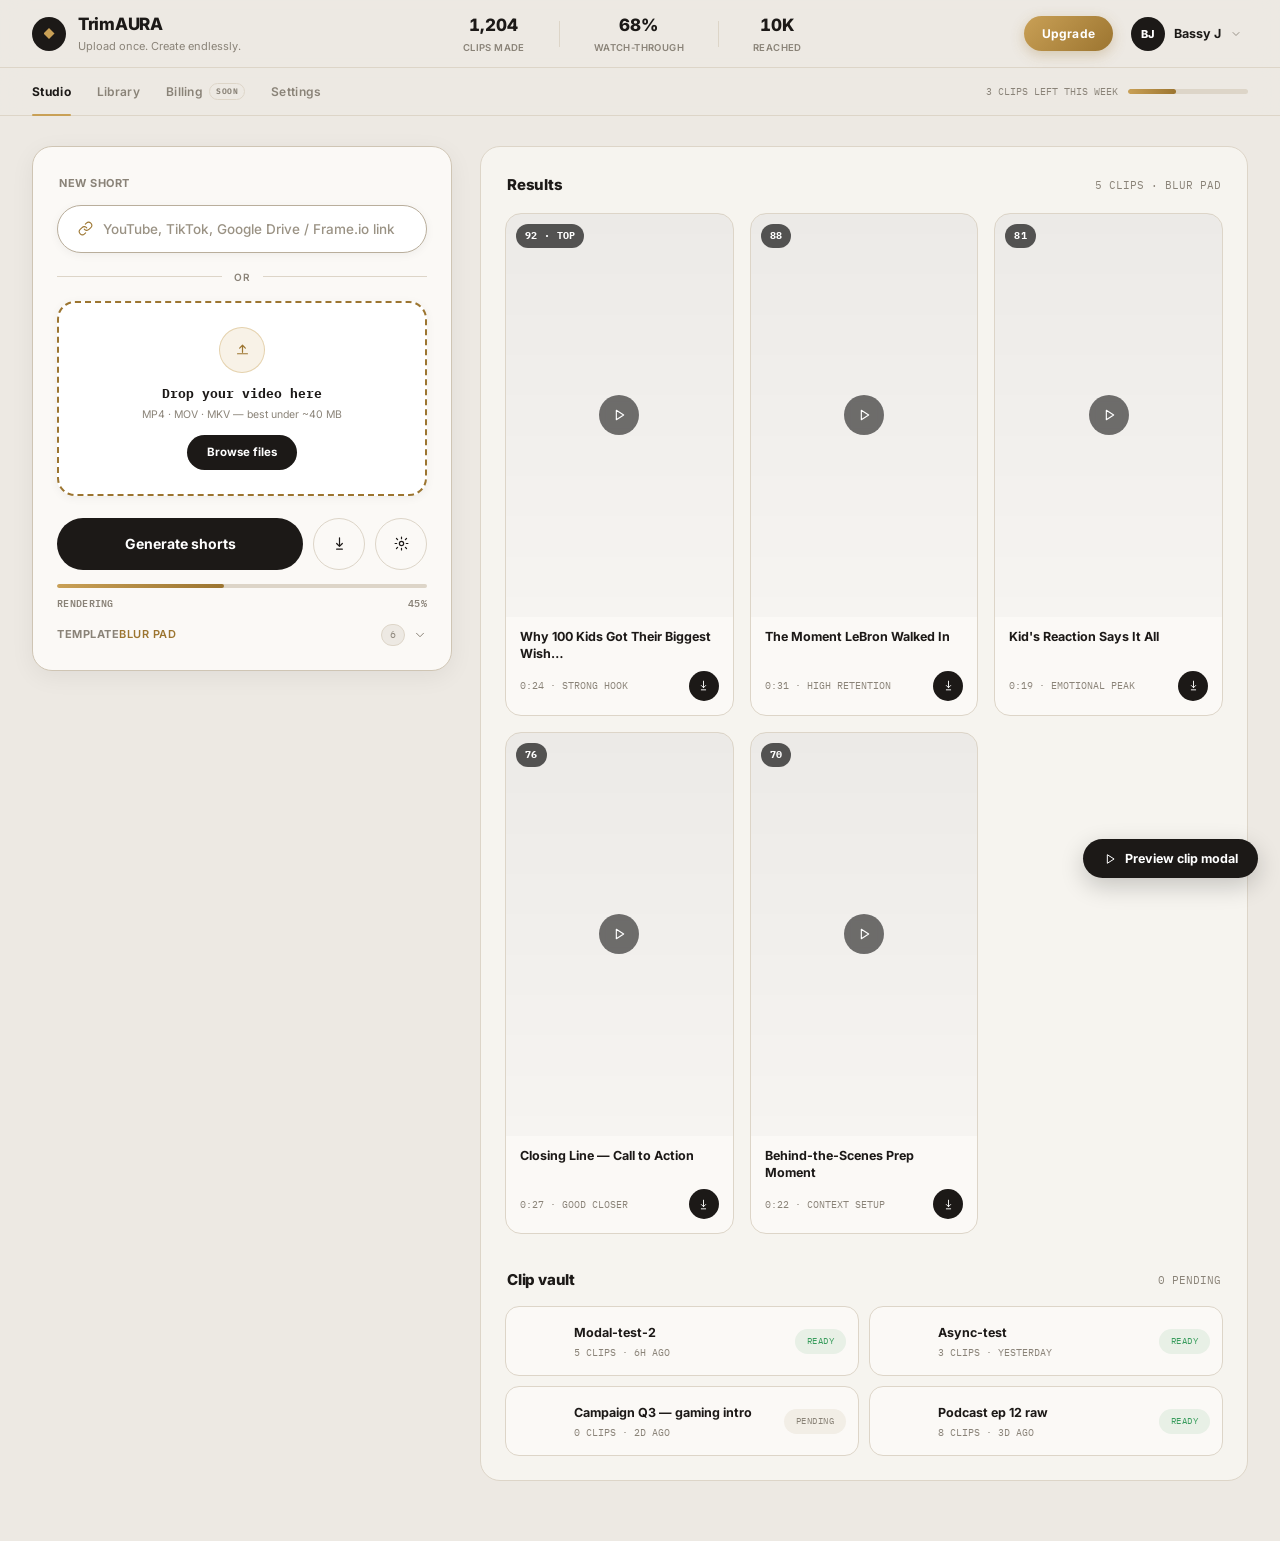
==== public/desktop-mock.html @ ec33113a "Phase 7.5: Supabase Auth (Google OAuth) — backend JWT gate, per-user job/clip isolation, RLS policie" ====
<!DOCTYPE html>
<html lang="en">
<head>
<meta charset="UTF-8">
<meta name="viewport" content="width=device-width,initial-scale=1">
<title>TrimAURA — Desktop Layout Mock</title>
<link rel="preconnect" href="https://fonts.googleapis.com">
<link href="https://fonts.googleapis.com/css2?family=Inter:wght@400;500;600;700;800&family=IBM+Plex+Mono:wght@400;500&display=swap" rel="stylesheet">
<style>
  *,*::before,*::after{box-sizing:border-box;margin:0;padding:0}
  :root{
    --bg:#EDE9E3; --card:#FBF9F6; --hairline:#DDD5C8;
    --ink:#1C1917; --ink-dim:#8A8378;
    --gold:#C9A056; --gold-deep:#9C7530;
    --green:#3A9D5E; --green-bg:rgba(58,157,94,0.1);
    --red:#E55B5B;
    --radius:18px; --radius-sm:12px; --radius-pill:30px;
    --font:'Inter',-apple-system,BlinkMacSystemFont,'Segoe UI',Roboto,sans-serif;
    --mono:'IBM Plex Mono',monospace;
  }
  html,body{height:100%}
  body{font-family:var(--font);background:var(--bg);color:var(--ink);line-height:1.6;-webkit-font-smoothing:antialiased;}
  svg.icon{display:block;stroke:currentColor;fill:none;stroke-width:1.7;stroke-linecap:round;stroke-linejoin:round;}

  /* --- Top header --- */
  .topbar{
    position:sticky;top:0;z-index:100;
    display:flex;align-items:center;justify-content:space-between;
    padding:0 32px;height:68px;
    background:rgba(237,233,227,0.85);backdrop-filter:blur(12px);-webkit-backdrop-filter:blur(12px);
    border-bottom:1px solid var(--hairline);
  }
  .brand{display:flex;align-items:center;gap:12px;}
  .brand-avatar{
    width:34px;height:34px;border-radius:50%;background:var(--ink);
    display:flex;align-items:center;justify-content:center;
  }
  .brand-avatar span{width:11px;height:11px;background:var(--gold);clip-path:polygon(50% 0%,100% 50%,50% 100%,0% 50%);}
  .brand-name{font-size:17px;font-weight:800;letter-spacing:-0.3px;}
  .brand-sub{font-size:11px;color:var(--ink-dim);}

  .stats{display:flex;align-items:center;gap:34px;}
  .stat{text-align:center;}
  .stat-num{font-size:17px;font-weight:800;font-variant-numeric:tabular-nums;}
  .stat-label{font-size:9.5px;color:var(--ink-dim);font-weight:600;letter-spacing:0.4px;margin-top:1px;}
  .stat-sep{width:1px;height:26px;background:var(--hairline);}

  .top-actions{display:flex;align-items:center;gap:12px;}
  .upgrade-btn{
    padding:10px 18px;border-radius:30px;border:none;cursor:pointer;
    background:linear-gradient(135deg,var(--gold),var(--gold-deep));color:#fff;
    font-size:12px;font-weight:700;font-family:var(--font);letter-spacing:0.2px;
    box-shadow:0 4px 14px rgba(156,117,48,0.3);transition:all .18s;
  }
  .upgrade-btn:hover{transform:translateY(-1px);box-shadow:0 6px 20px rgba(156,117,48,0.4);}
  .account-chip{
    display:flex;align-items:center;gap:9px;cursor:pointer;border:none;background:transparent;
    padding:4px 6px;border-radius:30px;transition:background .18s;font-family:var(--font);
  }
  .account-chip:hover{background:rgba(28,25,23,0.05);}
  .account-avatar{
    width:34px;height:34px;border-radius:50%;background:var(--ink);color:#fff;
    display:flex;align-items:center;justify-content:center;
    font-size:11px;font-weight:800;letter-spacing:0.5px;
  }
  .account-name{font-size:12.5px;font-weight:700;color:var(--ink);}
  .account-chip svg{color:var(--ink-dim);}

  /* --- Top nav (future: Library / Billing / Settings) --- */
  .top-nav{
    position:sticky;top:68px;z-index:99;
    display:flex;align-items:center;justify-content:space-between;
    padding:0 32px;height:48px;
    background:rgba(237,233,227,0.85);backdrop-filter:blur(12px);-webkit-backdrop-filter:blur(12px);
    border-bottom:1px solid var(--hairline);
  }
  .nav-tabs{display:flex;gap:26px;height:100%;}
  .nav-tab{
    position:relative;display:flex;align-items:center;gap:6px;
    font-size:12px;font-weight:600;color:var(--ink-dim);cursor:pointer;
    letter-spacing:0.3px;transition:color .15s;
  }
  .nav-tab:hover{color:var(--ink);}
  .nav-tab.active{color:var(--ink);font-weight:700;}
  .nav-tab.active::after{
    content:'';position:absolute;left:0;right:0;bottom:-1px;height:2px;
    background:var(--gold);border-radius:2px;
  }
  .nav-tab .lock{
    font-family:var(--mono);font-size:8px;font-weight:700;letter-spacing:0.5px;
    background:var(--bg);border:1px solid var(--hairline);color:var(--ink-dim);
    padding:1px 6px;border-radius:10px;
  }
  .nav-right{display:flex;align-items:center;gap:10px;font-family:var(--mono);font-size:10px;color:var(--ink-dim);}
  .meter{width:120px;height:5px;background:var(--hairline);border-radius:4px;overflow:hidden;}
  .meter i{display:block;height:100%;background:linear-gradient(90deg,var(--gold),var(--gold-deep));border-radius:4px;}
  .icon-btn{
    width:42px;height:42px;border-radius:50%;background:var(--card);
    border:1px solid var(--hairline);display:flex;align-items:center;justify-content:center;
    color:var(--ink);cursor:pointer;transition:all .18s;
  }
  .icon-btn:hover{border-color:var(--gold);color:var(--gold-deep);box-shadow:0 2px 10px rgba(0,0,0,0.05);}

  /* --- Workspace --- */
  .workspace{
    width:100%;max-width:1600px;min-height:calc(100dvh - 68px);
    margin:0 auto;padding:30px 32px 60px;
    display:grid;grid-template-columns:minmax(360px,420px) 1fr;gap:28px;align-items:start;
  }
  .panel{background:var(--card);border:1px solid var(--hairline);border-radius:20px;padding:24px;}
  .panel-studio{position:sticky;top:128px;border-color:#CFC5B4;box-shadow:0 6px 24px rgba(0,0,0,0.06);}
  .panel-content{position:static;background:rgba(251,249,246,0.7);}

  .section-label{
    font-size:11px;font-weight:700;letter-spacing:0.5px;text-transform:uppercase;
    color:var(--ink-dim);margin:4px 2px 12px;display:flex;justify-content:space-between;align-items:center;
  }
  .section-label .hint{color:var(--gold-deep);font-weight:600;}
  .section-label .num{font-family:var(--mono);font-size:10px;color:var(--ink-dim);font-weight:500;}

  /* --- Studio: URL + Upload (high visibility) --- */
  .url-field{
    background:#fff;border:1.5px solid #B9AE9C;border-radius:var(--radius-pill);
    padding:15px 20px;display:flex;align-items:center;gap:10px;
    box-shadow:0 2px 10px rgba(0,0,0,0.05);transition:all .2s;
  }
  .url-field:focus-within{border-color:var(--gold-deep);box-shadow:0 0 0 3px rgba(201,160,86,0.18);}
  .url-field svg{color:var(--gold-deep);flex-shrink:0;}
  .url-field input{width:100%;border:none;background:transparent;font-size:13.5px;font-family:var(--font);color:var(--ink);outline:none;}
  .url-field input::placeholder{color:#9A9284;font-weight:500;}
  .divider-or{display:flex;align-items:center;gap:12px;margin:16px 0;font-size:10px;color:var(--ink-dim);font-weight:600;letter-spacing:1px;}
  .divider-or::before,.divider-or::after{content:'';flex:1;height:1px;background:var(--hairline);}
  .upload-card{
    background:#fff;border:2px dashed var(--gold-deep);border-radius:18px;
    padding:24px 18px;text-align:center;cursor:pointer;transition:all .2s;
    box-shadow:0 2px 10px rgba(0,0,0,0.05);
  }
  .upload-card:hover{border-color:var(--gold);background:#FFFDF8;box-shadow:0 4px 16px rgba(201,160,86,0.15);}
  .upload-icon{
    width:46px;height:46px;border-radius:50%;margin:0 auto 10px;
    background:rgba(201,160,86,0.14);border:1px solid rgba(201,160,86,0.4);
    display:flex;align-items:center;justify-content:center;color:var(--gold-deep);
  }
  .upload-filename{font-family:var(--mono);font-size:12.5px;font-weight:700;color:var(--ink);}
  .upload-hint{font-size:10.5px;color:var(--ink-dim);margin-top:4px;}
  .upload-btn{
    display:inline-block;margin-top:12px;padding:8px 20px;border-radius:20px;
    background:var(--ink);color:#fff;font-size:11.5px;font-weight:700;font-family:var(--font);
    transition:all .2s;
  }
  .upload-card:hover .upload-btn{background:var(--gold-deep);}

  /* --- Studio: Template grid --- */
  .template-grid{display:grid;grid-template-columns:1fr 1fr;gap:12px;}
  .tpl-card{
    border-radius:14px;overflow:hidden;border:1.5px solid var(--hairline);
    cursor:pointer;transition:all .18s;position:relative;background:var(--bg);
  }
  .tpl-card:hover{border-color:var(--ink);transform:translateY(-1px);}
  .tpl-card.active{border-color:var(--gold);box-shadow:0 0 0 3px rgba(201,160,86,0.15);}
  .tpl-thumb{aspect-ratio:9/12;background-size:cover;background-position:center;}
  .tpl-name{
    display:flex;align-items:center;justify-content:space-between;
    font-size:11.5px;font-weight:700;padding:9px 12px;border-top:1px solid var(--hairline);
  }
  .tpl-check{color:var(--green);display:none;}
  .tpl-card.active .tpl-check{display:block;}

  /* --- Studio: CTA --- */
  .cta-row{display:flex;gap:10px;margin-top:22px;}
  .cta{
    flex:1;padding:16px;border-radius:var(--radius-pill);border:none;
    background:var(--ink);color:#fff;font-size:14px;font-weight:700;font-family:var(--font);
    cursor:pointer;transition:all .18s;
  }
  .cta:hover{background:#000;box-shadow:0 6px 20px rgba(0,0,0,0.18);}

  /* --- Progress --- */
  .progress-track{height:4px;background:var(--hairline);border-radius:10px;margin:14px 0 6px;overflow:hidden;}
  .progress-fill{height:100%;background:linear-gradient(90deg,var(--gold),var(--gold-deep));border-radius:10px;transition:width .4s ease;}
  .progress-row{display:flex;justify-content:space-between;font-size:10px;color:var(--ink-dim);font-weight:600;font-family:var(--mono);letter-spacing:0.3px;}

  /* --- Collapsible template section --- */
  .collapse-toggle{
    display:flex;align-items:center;justify-content:space-between;
    cursor:pointer;user-select:none;
  }
  .collapse-toggle:hover .hint{color:var(--gold);}
  .collapse-meta{display:flex;align-items:center;gap:8px;}
  .tpl-count{font-family:var(--mono);font-size:10px;color:var(--ink-dim);background:var(--bg);border:1px solid var(--hairline);padding:2px 8px;border-radius:20px;}
  .chevron{transition:transform .3s ease;color:var(--ink-dim);}
  .collapse-toggle.open .chevron{transform:rotate(180deg);}
  .tpl-wrap{max-height:0;overflow:hidden;transition:max-height .4s ease;}
  .tpl-wrap.open{max-height:920px;}

  /* --- Right: Results --- */
  .results-head{display:flex;align-items:center;justify-content:space-between;margin:2px 2px 16px;}
  .results-head h2{font-size:15px;font-weight:800;letter-spacing:-0.2px;}
  .results-head .meta{font-family:var(--mono);font-size:10.5px;color:var(--ink-dim);}

  .clip-grid{display:grid;grid-template-columns:repeat(auto-fill,minmax(210px,1fr));gap:16px;}
  .clip-card{
    background:var(--card);border:1px solid var(--hairline);border-radius:16px;overflow:hidden;
    cursor:pointer;transition:all .18s;display:flex;flex-direction:column;
  }
  .clip-card:hover{transform:translateY(-2px);box-shadow:0 8px 24px rgba(0,0,0,0.07);border-color:var(--gold);}
  .clip-thumb{
    aspect-ratio:9/16;background-size:cover;background-position:center;position:relative;
    display:flex;align-items:center;justify-content:center;
  }
  .clip-thumb::after{content:'';position:absolute;inset:0;background:linear-gradient(180deg,rgba(0,0,0,0.06),rgba(0,0,0,0.02));}
  .clip-play{
    width:40px;height:40px;border-radius:50%;background:rgba(0,0,0,0.55);backdrop-filter:blur(4px);
    display:flex;align-items:center;justify-content:center;color:#fff;position:relative;z-index:1;
    transition:all .2s;
  }
  .clip-card:hover .clip-play{background:var(--gold-deep);transform:scale(1.05);}
  .clip-score{
    position:absolute;top:10px;left:10px;z-index:1;
    font-family:var(--mono);font-size:10px;font-weight:700;letter-spacing:0.3px;
    background:rgba(0,0,0,0.65);backdrop-filter:blur(4px);color:#fff;
    padding:4px 9px;border-radius:20px;
  }
  .clip-body{padding:12px 14px 14px;display:flex;flex-direction:column;gap:8px;flex:1;}
  .clip-title{font-size:12.5px;font-weight:700;line-height:1.35;display:-webkit-box;-webkit-line-clamp:2;-webkit-box-orient:vertical;overflow:hidden;}
  .clip-meta{display:flex;justify-content:space-between;align-items:center;margin-top:auto;}
  .clip-meta span{font-family:var(--mono);font-size:9.5px;color:var(--ink-dim);}
  .clip-dl{
    width:30px;height:30px;border-radius:50%;background:var(--ink);color:#fff;border:none;
    display:flex;align-items:center;justify-content:center;cursor:pointer;transition:all .15s;
  }
  .clip-dl:hover{background:var(--gold-deep);}

  /* --- Vault --- */
  .vault-head{display:flex;align-items:center;justify-content:space-between;margin:34px 2px 14px;}
  .vault-head h2{font-size:15px;font-weight:800;letter-spacing:-0.2px;}
  .vault-head .meta{font-family:var(--mono);font-size:10.5px;color:var(--ink-dim);}
  .vault-grid{display:grid;grid-template-columns:1fr 1fr;gap:10px;}
  .vault-item{
    display:flex;align-items:center;gap:12px;padding:12px;
    background:var(--card);border:1px solid var(--hairline);border-radius:14px;cursor:pointer;transition:all .18s;
  }
  .vault-item:hover{border-color:var(--gold);box-shadow:0 4px 14px rgba(0,0,0,0.05);}
  .vault-thumb{width:44px;height:44px;border-radius:10px;background-size:cover;background-position:center;flex-shrink:0;}
  .vault-body{flex:1;min-width:0;}
  .vault-name{font-size:12.5px;font-weight:700;white-space:nowrap;overflow:hidden;text-overflow:ellipsis;}
  .vault-meta{font-family:var(--mono);font-size:9.5px;color:var(--ink-dim);margin-top:2px;}
  .vault-status{
    flex-shrink:0;font-family:var(--mono);font-size:9px;letter-spacing:0.5px;
    padding:5px 12px;border-radius:20px;color:var(--green);background:var(--green-bg);
  }
  .vault-status.pending{color:var(--ink-dim);background:#F2EEE6;}

  /* --- Sample Modal (what drawers become on desktop) --- */
  .modal-overlay{
    position:fixed;inset:0;background:rgba(28,25,23,0.45);
    backdrop-filter:blur(6px);-webkit-backdrop-filter:blur(6px);
    display:none;align-items:center;justify-content:center;z-index:200;padding:24px;
  }
  .modal-overlay.open{display:flex;}
  .modal{
    background:var(--card);border-radius:20px;width:100%;max-width:820px;
    max-height:88vh;overflow-y:auto;box-shadow:0 40px 90px rgba(0,0,0,0.3);
    padding:22px 24px 26px;
  }
  .modal::-webkit-scrollbar{width:8px}
  .modal::-webkit-scrollbar-thumb{background:var(--hairline);border-radius:8px}
  .modal-top{display:flex;align-items:center;justify-content:space-between;margin-bottom:16px;}
  .modal-title-row{display:flex;align-items:center;gap:10px;}
  .modal-title-row h3{font-size:15px;font-weight:800;letter-spacing:-0.2px;}
  .modal-close{
    width:32px;height:32px;border-radius:50%;border:1px solid var(--hairline);background:var(--bg);
    display:flex;align-items:center;justify-content:center;cursor:pointer;color:var(--ink-dim);transition:all .15s;
  }
  .modal-close:hover{color:var(--ink);border-color:var(--ink);}
  .modal-grid{display:grid;grid-template-columns:minmax(0,1fr) 320px;gap:22px;}
  .modal-video{
    aspect-ratio:9/16;max-height:520px;width:100%;border-radius:14px;background-size:cover;background-position:center;
    position:relative;display:flex;align-items:center;justify-content:center;border:1px solid var(--hairline);
  }
  .modal-video .big-play{
    width:54px;height:54px;border-radius:50%;background:rgba(0,0,0,0.6);backdrop-filter:blur(4px);
    display:flex;align-items:center;justify-content:center;color:#fff;cursor:pointer;
  }
  .clip-dots{display:flex;gap:6px;margin:12px 0;}
  .clip-dot{
    width:26px;height:26px;border-radius:8px;background:var(--bg);border:1.5px solid var(--hairline);
    font-size:10.5px;font-weight:600;color:var(--ink-dim);cursor:pointer;display:flex;align-items:center;justify-content:center;
  }
  .clip-dot.active{border-color:var(--gold);background:rgba(201,160,86,0.12);color:var(--gold-deep);}
  .modal-side h4{font-size:13px;font-weight:800;margin-bottom:6px;line-height:1.4;}
  .modal-side .mono{font-family:var(--mono);font-size:10px;color:var(--ink-dim);margin-bottom:14px;}
  .btn-grid{display:flex;flex-direction:column;gap:8px;}
  .btn{
    padding:11px 14px;border-radius:10px;font-size:12.5px;font-weight:600;font-family:var(--font);
    border:1px solid var(--hairline);background:var(--bg);color:var(--ink);cursor:pointer;transition:all .15s;
    display:flex;align-items:center;justify-content:center;gap:8px;
  }
  .btn:hover{border-color:var(--ink);}
  .btn.dark{background:var(--ink);color:#fff;border-color:var(--ink);}
  .btn.dark:hover{background:#000;}
  .btn.plat{color:#fff;border:none;}
  .divider{height:1px;background:var(--hairline);margin:18px 0;}
  .mini-label{font-size:11px;font-weight:700;letter-spacing:0.5px;text-transform:uppercase;color:var(--ink-dim);margin-bottom:10px;}
  .trim-row{display:flex;align-items:center;gap:12px;margin-bottom:8px;}
  .trim-row .tag{font-family:var(--mono);font-size:10px;color:var(--ink-dim);min-width:30px;}
  .trim-bar{flex:1;height:4px;background:var(--hairline);border-radius:2px;position:relative;}
  .trim-bar .fill{position:absolute;left:8%;right:8%;top:0;bottom:0;background:var(--gold);border-radius:2px;}
  .trim-bar .knob{position:absolute;top:50%;transform:translateY(-50%);width:14px;height:14px;border-radius:50%;background:#fff;border:2px solid var(--gold);}

  /* --- Footer note --- */
  .mock-note{
    max-width:1280px;margin:0 auto 40px;padding:0 32px;
    font-family:var(--mono);font-size:10.5px;color:var(--ink-dim);
    display:flex;justify-content:space-between;align-items:center;
  }
  .mock-note .tag{background:var(--gold);color:#fff;font-weight:700;letter-spacing:0.5px;padding:4px 10px;border-radius:20px;font-size:9.5px;}

  @media(max-width:1024px){
    .workspace{grid-template-columns:1fr;}
    .stats{display:none;}
    .modal-grid{grid-template-columns:1fr;}
    .plans-grid{grid-template-columns:1fr;}
    .panel-studio{position:static;}
  }
  .preview-fab{
    position:fixed;bottom:22px;right:22px;z-index:150;
    padding:12px 20px;border-radius:30px;border:none;
    background:var(--ink);color:#fff;font-size:12.5px;font-weight:700;font-family:var(--font);
    cursor:pointer;box-shadow:0 8px 24px rgba(0,0,0,0.2);transition:all .18s;
    display:flex;align-items:center;gap:8px;
  }
  .preview-fab:hover{background:#000;transform:translateY(-1px);}

  /* --- Plans modal (payment-ready pattern) --- */
  .plans-grid{display:grid;grid-template-columns:repeat(3,1fr);gap:14px;}
  .plan-card{
    border:1px solid var(--hairline);border-radius:16px;padding:20px 18px;
    display:flex;flex-direction:column;gap:12px;transition:all .18s;position:relative;
  }
  .plan-card:hover{border-color:var(--gold);}
  .plan-card.hot{border-color:var(--gold);box-shadow:0 8px 24px rgba(201,160,86,0.18);background:#FFFDF8;}
  .plan-pop{
    position:absolute;top:-10px;left:50%;transform:translateX(-50%);
    background:var(--gold-deep);color:#fff;font-size:9px;font-weight:700;letter-spacing:0.6px;
    padding:3px 12px;border-radius:20px;white-space:nowrap;
  }
  .plan-name{font-size:12px;font-weight:800;letter-spacing:0.3px;text-transform:uppercase;color:var(--ink-dim);}
  .plan-card.hot .plan-name{color:var(--gold-deep);}
  .plan-price{font-size:26px;font-weight:800;letter-spacing:-0.5px;line-height:1.1;}
  .plan-price small{font-size:11px;font-weight:600;color:var(--ink-dim);letter-spacing:0;}
  .plan-desc{font-size:11px;color:var(--ink-dim);line-height:1.5;flex:1;}
  .plan-feats{display:flex;flex-direction:column;gap:6px;}
  .plan-feat{display:flex;align-items:center;gap:8px;font-size:11.5px;font-weight:600;}
  .plan-feat svg{color:var(--green);flex-shrink:0;}
  .plan-cta{
    width:100%;padding:11px;border-radius:12px;border:none;cursor:pointer;
    font-size:12.5px;font-weight:700;font-family:var(--font);
    background:var(--ink);color:#fff;transition:all .18s;
  }
  .plan-card.hot .plan-cta{background:linear-gradient(135deg,var(--gold),var(--gold-deep));}
  .plan-cta:hover{opacity:0.9;}
  .modal-foot{text-align:center;font-size:10px;color:var(--ink-dim);margin-top:16px;font-family:var(--mono);}
</style>
</head>
<body>

<!-- Sticky top header -->
<header class="topbar">
  <div class="brand">
    <div class="brand-avatar"><span></span></div>
    <div>
      <div class="brand-name">TrimAURA</div>
      <div class="brand-sub">Upload once. Create endlessly.</div>
    </div>
  </div>
  <div class="stats">
    <div class="stat"><div class="stat-num">1,204</div><div class="stat-label">CLIPS MADE</div></div>
    <div class="stat-sep"></div>
    <div class="stat"><div class="stat-num">68%</div><div class="stat-label">WATCH-THROUGH</div></div>
    <div class="stat-sep"></div>
    <div class="stat"><div class="stat-num">10K</div><div class="stat-label">REACHED</div></div>
  </div>
  <div class="top-actions">
    <button class="upgrade-btn" id="upgradeBtn">Upgrade</button>
    <button class="account-chip">
      <span class="account-avatar">BJ</span>
      <span class="account-name">Bassy J</span>
      <svg class="icon" width="12" height="12" viewBox="0 0 24 24"><path d="M6 9l6 6 6-6"/></svg>
    </button>
  </div>
</header>

<!-- Top nav — future sections: Library / Billing / Settings -->
<nav class="top-nav">
  <div class="nav-tabs">
    <a class="nav-tab active">Studio</a>
    <a class="nav-tab">Library</a>
    <a class="nav-tab">Billing <span class="lock">SOON</span></a>
    <a class="nav-tab">Settings</a>
  </div>
  <div class="nav-right">3 CLIPS LEFT THIS WEEK <span class="meter"><i style="width:40%"></i></span></div>
</nav>

<!-- Workspace -->
<div class="workspace">

  <!-- LEFT: Studio -->
  <div class="panel panel-studio">
    <div class="section-label">New short</div>

    <div class="url-field">
      <svg class="icon" width="15" height="15" viewBox="0 0 24 24"><path d="M10 13a5 5 0 007.54.54l3-3a5 5 0 00-7.07-7.07l-1.72 1.71"/><path d="M14 11a5 5 0 00-7.54-.54l-3 3a5 5 0 007.07 7.07l1.71-1.71"/></svg>
      <input type="url" placeholder="YouTube, TikTok, Google Drive / Frame.io link">
    </div>

    <div class="divider-or">OR</div>

    <div class="upload-card">
      <div class="upload-icon">
        <svg class="icon" width="17" height="17" viewBox="0 0 24 24"><path d="M12 16V6 M8 10l4-4 4 4"/><path d="M5 18h14"/></svg>
      </div>
      <div class="upload-filename">Drop your video here</div>
      <div class="upload-hint">MP4 · MOV · MKV — best under ~40 MB</div>
      <div class="upload-btn">Browse files</div>
    </div>

    <div class="cta-row">
      <button class="cta">Generate shorts</button>
      <button class="icon-btn" style="border-radius:30px;width:52px;height:52px;">
        <svg class="icon" width="17" height="17" viewBox="0 0 24 24"><path d="M12 16V4m0 12-4-4m4 4 4-4"/><path d="M16 20H8"/></svg>
      </button>
      <button class="icon-btn" style="border-radius:30px;width:52px;height:52px;">
        <svg class="icon" width="17" height="17" viewBox="0 0 24 24"><circle cx="12" cy="12" r="3"/><path d="M12 3v2.2 M12 18.8V21 M4.9 4.9l1.6 1.6 M17.5 17.5l1.6 1.6 M3 12h2.2 M18.8 12H21 M4.9 19.1l1.6-1.6 M17.5 6.5l1.6-1.6"/></svg>
      </button>
    </div>

    <div class="progress-track"><div class="progress-fill" style="width:45%"></div></div>
    <div class="progress-row"><span>RENDERING</span><span>45%</span></div>

    <div class="collapse-toggle" id="tplToggle" style="margin-top:14px;">
      <span class="section-label" style="margin:0;">Template <span class="hint">Blur Pad</span></span>
      <span class="collapse-meta"><span class="tpl-count">6</span>
        <svg class="icon chevron" width="14" height="14" viewBox="0 0 24 24"><path d="M6 9l6 6 6-6"/></svg>
      </span>
    </div>
    <div class="tpl-wrap" id="tplWrap">
    <div class="template-grid" style="margin-top:12px;">
      <div class="tpl-card active">
        <div class="tpl-thumb" style="background-image:url('/template-previews/blurpad_v1.jpg')"></div>
        <div class="tpl-name">Blur Pad <svg class="icon tpl-check" width="14" height="14" viewBox="0 0 24 24"><path d="M4 12l5 5L20 6"/></svg></div>
      </div>
      <div class="tpl-card">
        <div class="tpl-thumb" style="background-image:url('/template-previews/brand_bold_v1.jpg')"></div>
        <div class="tpl-name">Brand Bold <svg class="icon tpl-check" width="14" height="14" viewBox="0 0 24 24"><path d="M4 12l5 5L20 6"/></svg></div>
      </div>
      <div class="tpl-card">
        <div class="tpl-thumb" style="background-image:url('/template-previews/gaming_neon_v1.jpg')"></div>
        <div class="tpl-name">Gaming Neon <svg class="icon tpl-check" width="14" height="14" viewBox="0 0 24 24"><path d="M4 12l5 5L20 6"/></svg></div>
      </div>
      <div class="tpl-card">
        <div class="tpl-thumb" style="background-image:url('/template-previews/mrbeast_energy_v1.jpg')"></div>
        <div class="tpl-name">MrBeast <svg class="icon tpl-check" width="14" height="14" viewBox="0 0 24 24"><path d="M4 12l5 5L20 6"/></svg></div>
      </div>
      <div class="tpl-card">
        <div class="tpl-thumb" style="background-image:url('/template-previews/retro_vhs_v1.jpg')"></div>
        <div class="tpl-name">Retro VHS <svg class="icon tpl-check" width="14" height="14" viewBox="0 0 24 24"><path d="M4 12l5 5L20 6"/></svg></div>
      </div>
      <div class="tpl-card">
        <div class="tpl-thumb" style="background-image:url('/template-previews/podcast_split_v1.jpg')"></div>
        <div class="tpl-name">Podcast <svg class="icon tpl-check" width="14" height="14" viewBox="0 0 24 24"><path d="M4 12l5 5L20 6"/></svg></div>
      </div>
    </div>
    </div>
  </div>

  <!-- RIGHT: Results + Vault -->
  <div class="panel panel-content">
    <div class="results-head">
      <h2>Results</h2>
      <div class="meta">5 CLIPS · BLUR PAD</div>
    </div>

    <div class="clip-grid">
      <div class="clip-card">
        <div class="clip-thumb" style="background-image:url('/template-previews/blurpad_v1.jpg')">
          <span class="clip-score">92 · TOP</span>
          <div class="clip-play"><svg class="icon" width="16" height="16" viewBox="0 0 24 24" style="stroke:#fff"><path d="M8 5l11 7-11 7Z"/></svg></div>
        </div>
        <div class="clip-body">
          <div class="clip-title">Why 100 Kids Got Their Biggest Wish…</div>
          <div class="clip-meta">
            <span>0:24 · STRONG HOOK</span>
            <button class="clip-dl"><svg class="icon" width="13" height="13" viewBox="0 0 24 24" style="stroke:#fff"><path d="M12 16V4m0 12-4-4m4 4 4-4"/><path d="M16 20H8"/></svg></button>
          </div>
        </div>
      </div>
      <div class="clip-card">
        <div class="clip-thumb" style="background-image:url('/template-previews/brand_bold_v1.jpg')">
          <span class="clip-score">88</span>
          <div class="clip-play"><svg class="icon" width="16" height="16" viewBox="0 0 24 24" style="stroke:#fff"><path d="M8 5l11 7-11 7Z"/></svg></div>
        </div>
        <div class="clip-body">
          <div class="clip-title">The Moment LeBron Walked In</div>
          <div class="clip-meta">
            <span>0:31 · HIGH RETENTION</span>
            <button class="clip-dl"><svg class="icon" width="13" height="13" viewBox="0 0 24 24" style="stroke:#fff"><path d="M12 16V4m0 12-4-4m4 4 4-4"/><path d="M16 20H8"/></svg></button>
          </div>
        </div>
      </div>
      <div class="clip-card">
        <div class="clip-thumb" style="background-image:url('/template-previews/gaming_neon_v1.jpg')">
          <span class="clip-score">81</span>
          <div class="clip-play"><svg class="icon" width="16" height="16" viewBox="0 0 24 24" style="stroke:#fff"><path d="M8 5l11 7-11 7Z"/></svg></div>
        </div>
        <div class="clip-body">
          <div class="clip-title">Kid's Reaction Says It All</div>
          <div class="clip-meta">
            <span>0:19 · EMOTIONAL PEAK</span>
            <button class="clip-dl"><svg class="icon" width="13" height="13" viewBox="0 0 24 24" style="stroke:#fff"><path d="M12 16V4m0 12-4-4m4 4 4-4"/><path d="M16 20H8"/></svg></button>
          </div>
        </div>
      </div>
      <div class="clip-card">
        <div class="clip-thumb" style="background-image:url('/template-previews/mrbeast_energy_v1.jpg')">
          <span class="clip-score">76</span>
          <div class="clip-play"><svg class="icon" width="16" height="16" viewBox="0 0 24 24" style="stroke:#fff"><path d="M8 5l11 7-11 7Z"/></svg></div>
        </div>
        <div class="clip-body">
          <div class="clip-title">Closing Line — Call to Action</div>
          <div class="clip-meta">
            <span>0:27 · GOOD CLOSER</span>
            <button class="clip-dl"><svg class="icon" width="13" height="13" viewBox="0 0 24 24" style="stroke:#fff"><path d="M12 16V4m0 12-4-4m4 4 4-4"/><path d="M16 20H8"/></svg></button>
          </div>
        </div>
      </div>
      <div class="clip-card">
        <div class="clip-thumb" style="background-image:url('/template-previews/podcast_split_v1.jpg')">
          <span class="clip-score">70</span>
          <div class="clip-play"><svg class="icon" width="16" height="16" viewBox="0 0 24 24" style="stroke:#fff"><path d="M8 5l11 7-11 7Z"/></svg></div>
        </div>
        <div class="clip-body">
          <div class="clip-title">Behind‑the‑Scenes Prep Moment</div>
          <div class="clip-meta">
            <span>0:22 · CONTEXT SETUP</span>
            <button class="clip-dl"><svg class="icon" width="13" height="13" viewBox="0 0 24 24" style="stroke:#fff"><path d="M12 16V4m0 12-4-4m4 4 4-4"/><path d="M16 20H8"/></svg></button>
          </div>
        </div>
      </div>
    </div>

    <div class="vault-head">
      <h2>Clip vault</h2>
      <div class="meta">0 PENDING</div>
    </div>

    <div class="vault-grid">
      <div class="vault-item">
        <div class="vault-thumb" style="background-image:url('/template-previews/blurpad_v1.jpg')"></div>
        <div class="vault-body">
          <div class="vault-name">Modal-test-2</div>
          <div class="vault-meta">5 CLIPS · 6H AGO</div>
        </div>
        <span class="vault-status">READY</span>
      </div>
      <div class="vault-item">
        <div class="vault-thumb" style="background-image:url('/template-previews/brand_bold_v1.jpg')"></div>
        <div class="vault-body">
          <div class="vault-name">Async-test</div>
          <div class="vault-meta">3 CLIPS · YESTERDAY</div>
        </div>
        <span class="vault-status">READY</span>
      </div>
      <div class="vault-item">
        <div class="vault-thumb" style="background-image:url('/template-previews/gaming_neon_v1.jpg')"></div>
        <div class="vault-body">
          <div class="vault-name">Campaign Q3 — gaming intro</div>
          <div class="vault-meta">0 CLIPS · 2D AGO</div>
        </div>
        <span class="vault-status pending">PENDING</span>
      </div>
      <div class="vault-item">
        <div class="vault-thumb" style="background-image:url('/template-previews/mrbeast_energy_v1.jpg')"></div>
        <div class="vault-body">
          <div class="vault-name">Podcast ep 12 raw</div>
          <div class="vault-meta">8 CLIPS · 3D AGO</div>
        </div>
        <span class="vault-status">READY</span>
      </div>
    </div>
  </div>
</div>

<!-- Sample modal: what the drawer becomes on desktop -->
<button class="preview-fab" id="openModalBtn">
  <svg class="icon" width="14" height="14" viewBox="0 0 24 24" style="stroke:#fff"><path d="M8 5l11 7-11 7Z"/></svg>
  Preview clip modal
</button>
<div class="modal-overlay" id="modalOverlay">
  <div class="modal">
    <div class="modal-top">
      <div class="modal-title-row">
        <h3>Clip preview</h3>
        <span class="mock-note" style="padding:0;font-size:9.5px;color:var(--gold-deep);">sample modal</span>
      </div>
      <button class="modal-close" id="closeModalBtn">
        <svg class="icon" width="13" height="13" viewBox="0 0 24 24"><path d="M18 6 6 18M6 6l12 12"/></svg>
      </button>
    </div>

    <div class="modal-grid">
      <div>
        <div class="modal-video" style="background-image:url('/template-previews/blurpad_v1.jpg')">
          <div class="big-play"><svg class="icon" width="20" height="20" viewBox="0 0 24 24" style="stroke:#fff"><path d="M8 5l11 7-11 7Z"/></svg></div>
        </div>
        <div class="clip-dots">
          <div class="clip-dot active">1</div>
          <div class="clip-dot">2</div>
          <div class="clip-dot">3</div>
          <div class="clip-dot">4</div>
          <div class="clip-dot">5</div>
        </div>
      </div>

      <div class="modal-side">
        <h4>Why 100 Kids Got Their Biggest Wish…</h4>
        <div class="mono">SCORE 92/100 · 0:24 · #viral #kids #storytime</div>

        <div class="btn-grid">
          <button class="btn dark">Copy Post Text</button>
          <button class="btn">Refresh SEO</button>
          <button class="btn">Open Player</button>
          <button class="btn">Copy Link</button>
          <button class="btn">Download MP4</button>
        </div>

        <div class="divider"></div>
        <div class="mini-label">Trim clip</div>
        <div class="trim-row">
          <span class="tag">0.0s</span>
          <div class="trim-bar"><div class="fill"></div><div class="knob" style="left:8%;"></div><div class="knob" style="left:92%;"></div></div>
          <span class="tag">24.0s</span>
        </div>
        <div style="font-size:10px;color:var(--ink-dim);line-height:1.4;">Drag to cut dead air — the clip can only get shorter.</div>

        <div class="divider"></div>
        <div class="mini-label">Publish</div>
        <div class="btn-grid">
          <button class="btn plat" style="background:#010101;">Post to TikTok</button>
          <button class="btn plat" style="background:#CC0000;">Post to Shorts</button>
          <button class="btn plat" style="background:#C13584;">Post to Reels</button>
        </div>
      </div>
    </div>
  </div>
</div>

<!-- Plans modal — the payment-ready pattern (opened from Upgrade) -->
<div class="modal-overlay" id="plansOverlay">
  <div class="modal" style="max-width:760px;">
    <div class="modal-top">
      <div class="modal-title-row">
        <h3>Pick your plan</h3>
        <span class="mock-note" style="padding:0;font-size:9.5px;color:var(--gold-deep);">sample billing</span>
      </div>
      <button class="modal-close" id="closePlansBtn">
        <svg class="icon" width="13" height="13" viewBox="0 0 24 24"><path d="M18 6 6 18M6 6l12 12"/></svg>
      </button>
    </div>

    <div class="plans-grid">
      <div class="plan-card">
        <div class="plan-name">Free</div>
        <div class="plan-price">$0<small> / forever</small></div>
        <div class="plan-desc">Try it out. Watermark, limited clips, no priority queue.</div>
        <div class="plan-feats">
          <div class="plan-feat"><svg class="icon" width="12" height="12" viewBox="0 0 24 24"><path d="M4 12l5 5L20 6"/></svg>3 clips / week</div>
          <div class="plan-feat"><svg class="icon" width="12" height="12" viewBox="0 0 24 24"><path d="M4 12l5 5L20 6"/></svg>Watermark on exports</div>
          <div class="plan-feat"><svg class="icon" width="12" height="12" viewBox="0 0 24 24"><path d="M4 12l5 5L20 6"/></svg>720p max</div>
        </div>
        <button class="plan-cta">Current plan</button>
      </div>

      <div class="plan-card hot">
        <div class="plan-pop">MOST POPULAR</div>
        <div class="plan-name">Pro</div>
        <div class="plan-price">$14<small> / month</small></div>
        <div class="plan-desc">For creators shipping every week.</div>
        <div class="plan-feats">
          <div class="plan-feat"><svg class="icon" width="12" height="12" viewBox="0 0 24 24"><path d="M4 12l5 5L20 6"/></svg>Unlimited clips</div>
          <div class="plan-feat"><svg class="icon" width="12" height="12" viewBox="0 0 24 24"><path d="M4 12l5 5L20 6"/></svg>No watermark</div>
          <div class="plan-feat"><svg class="icon" width="12" height="12" viewBox="0 0 24 24"><path d="M4 12l5 5L20 6"/></svg>1080p + all templates</div>
          <div class="plan-feat"><svg class="icon" width="12" height="12" viewBox="0 0 24 24"><path d="M4 12l5 5L20 6"/></svg>Priority queue</div>
        </div>
        <button class="plan-cta" id="proBtn">Upgrade to Pro</button>
      </div>

      <div class="plan-card">
        <div class="plan-name">Studio</div>
        <div class="plan-price">$39<small> / month</small></div>
        <div class="plan-desc">Teams, agencies and heavy workflows.</div>
        <div class="plan-feats">
          <div class="plan-feat"><svg class="icon" width="12" height="12" viewBox="0 0 24 24"><path d="M4 12l5 5L20 6"/></svg>Everything in Pro</div>
          <div class="plan-feat"><svg class="icon" width="12" height="12" viewBox="0 0 24 24"><path d="M4 12l5 5L20 6"/></svg>5 team seats</div>
          <div class="plan-feat"><svg class="icon" width="12" height="12" viewBox="0 0 24 24"><path d="M4 12l5 5L20 6"/></svg>4K + brand kits</div>
        </div>
        <button class="plan-cta">Choose Studio</button>
      </div>
    </div>

    <div class="modal-foot">SECURE CHECKOUT VIA STRIPE · CANCEL ANYTIME</div>
  </div>
</div>

<script>
  const overlay = document.getElementById('modalOverlay');
  document.getElementById('openModalBtn').addEventListener('click', () => overlay.classList.add('open'));
  document.getElementById('closeModalBtn').addEventListener('click', () => overlay.classList.remove('open'));
  overlay.addEventListener('click', (e) => { if (e.target === overlay) overlay.classList.remove('open'); });

  const plansOverlay = document.getElementById('plansOverlay');
  document.getElementById('upgradeBtn').addEventListener('click', () => plansOverlay.classList.add('open'));
  document.getElementById('closePlansBtn').addEventListener('click', () => plansOverlay.classList.remove('open'));
  plansOverlay.addEventListener('click', (e) => { if (e.target === plansOverlay) plansOverlay.classList.remove('open'); });

  const tplToggle = document.getElementById('tplToggle');
  const tplWrap = document.getElementById('tplWrap');
  tplToggle.addEventListener('click', () => {
    tplWrap.classList.toggle('open');
    tplToggle.classList.toggle('open');
  });
</script>

</body>
</html>
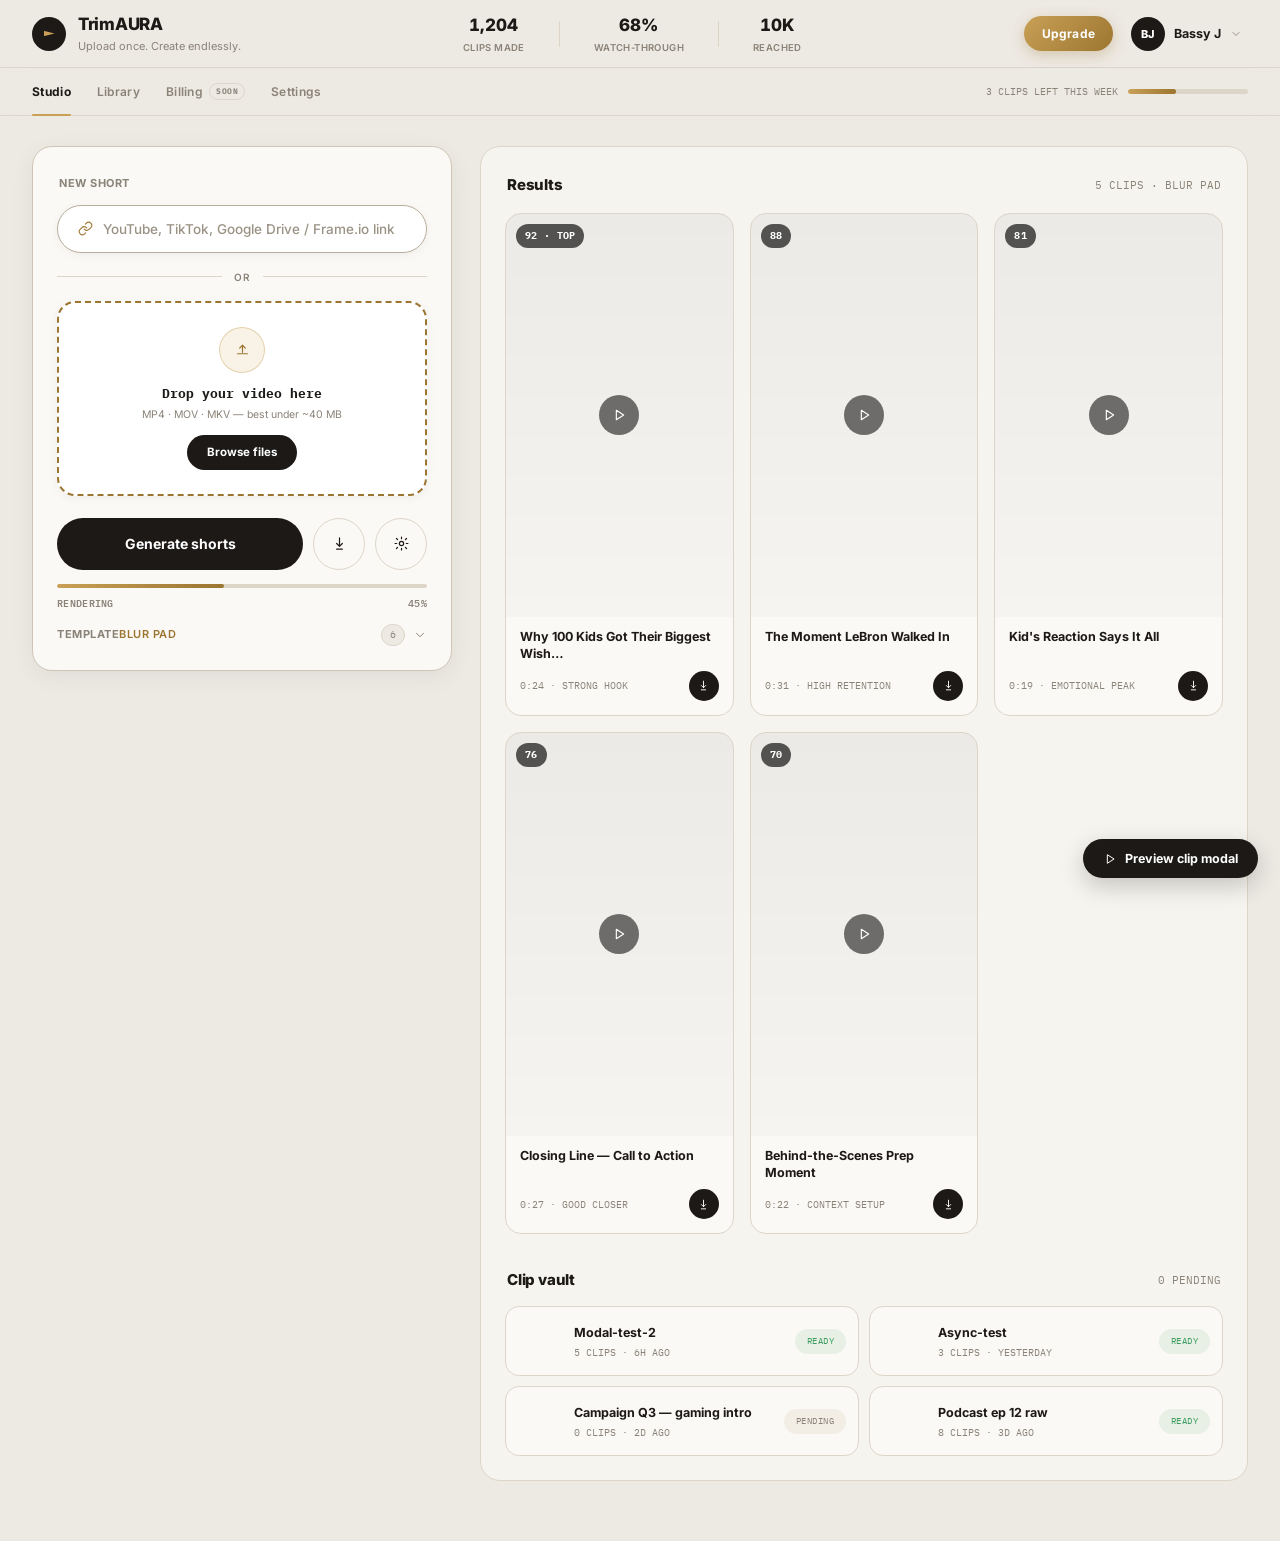
==== commit 1b5d0114: "feat: unify brand mark as right-pointing play triangle (was diamond) Swap all avatar/brand clip-path" ====
--- a/public/desktop-mock.html
+++ b/public/desktop-mock.html
@@ -35,7 +35,7 @@
     width:34px;height:34px;border-radius:50%;background:var(--ink);
     display:flex;align-items:center;justify-content:center;
   }
-  .brand-avatar span{width:11px;height:11px;background:var(--gold);clip-path:polygon(50% 0%,100% 50%,50% 100%,0% 50%);}
+  .brand-avatar span{width:11px;height:11px;background:var(--gold);clip-path:polygon(0% 25%,100% 50%,0% 75%);}
   .brand-name{font-size:17px;font-weight:800;letter-spacing:-0.3px;}
   .brand-sub{font-size:11px;color:var(--ink-dim);}
 
